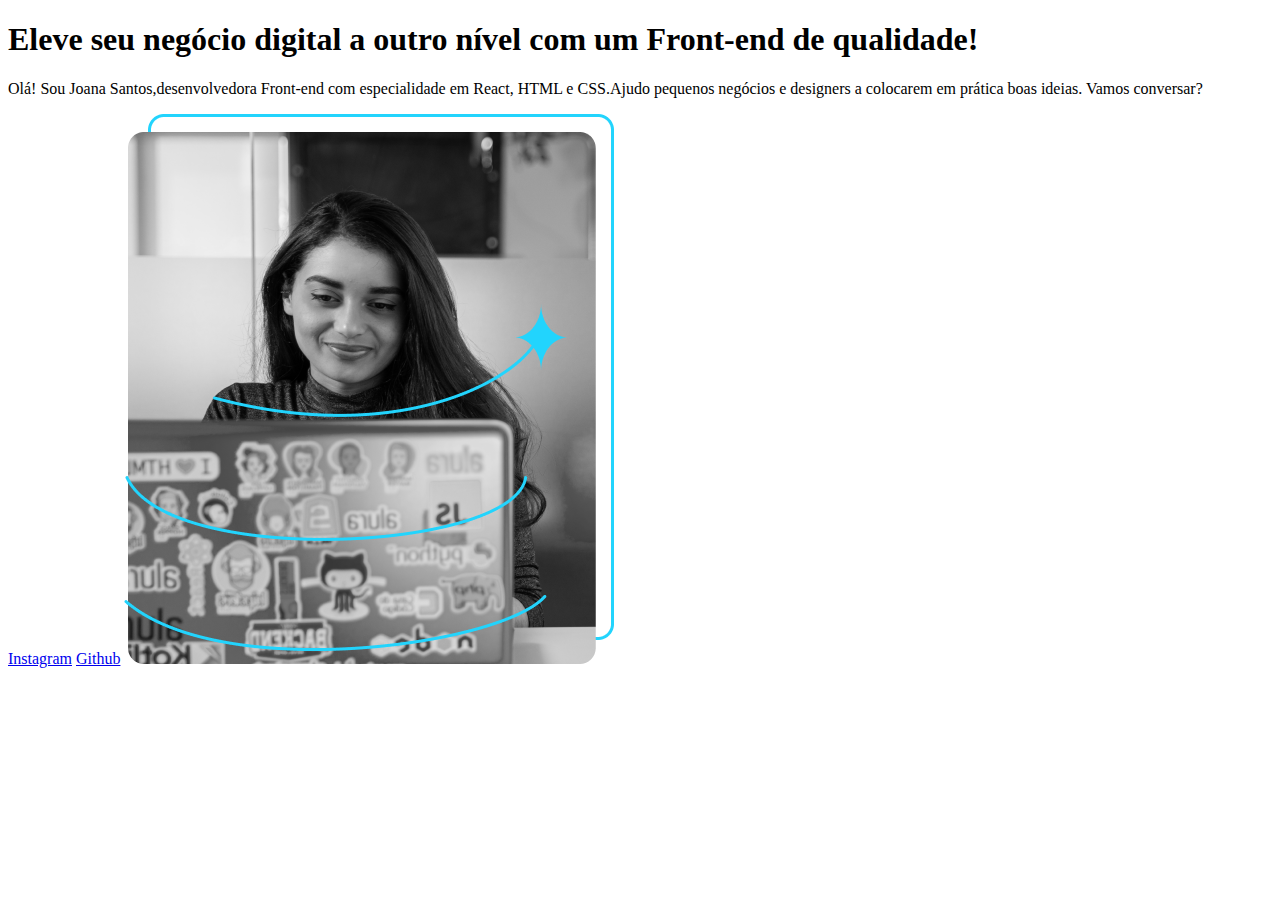
==== index.html @ 84151ae3 "criação do html" ====
<!DOCTYPE html>
<html lang="pt-br">
  <head>
    <meta charset="UTF-8" />
    <meta http-equiv="X-UA-Compatible" content="IE=edge" />
    <meta name="viewport" content="width=device-width, initial-scale=1.0" />
    <title>Html css-ambiente-arquivos-tags</title>
  </head>
  <body>
    <header></header>
    <main>
      <h1>
        Eleve seu negócio digital a outro nível<strong> com um Front-end de qualidade!</strong>
      </h1>
      <p>Olá! Sou Joana Santos,desenvolvedora Front-end
        com especialidade em React, HTML e CSS.Ajudo pequenos
        negócios e designers a colocarem em prática boas ideias.
        Vamos conversar?
      </p>
      <a href="https://instagram.com/renataaolyveira">Instagram</a>
      <a href="https://github.com/renata-aline">Github</a>
      <img src="Imagem.png" alt="Foto joana santos">
    </main>
  </body>
</html>
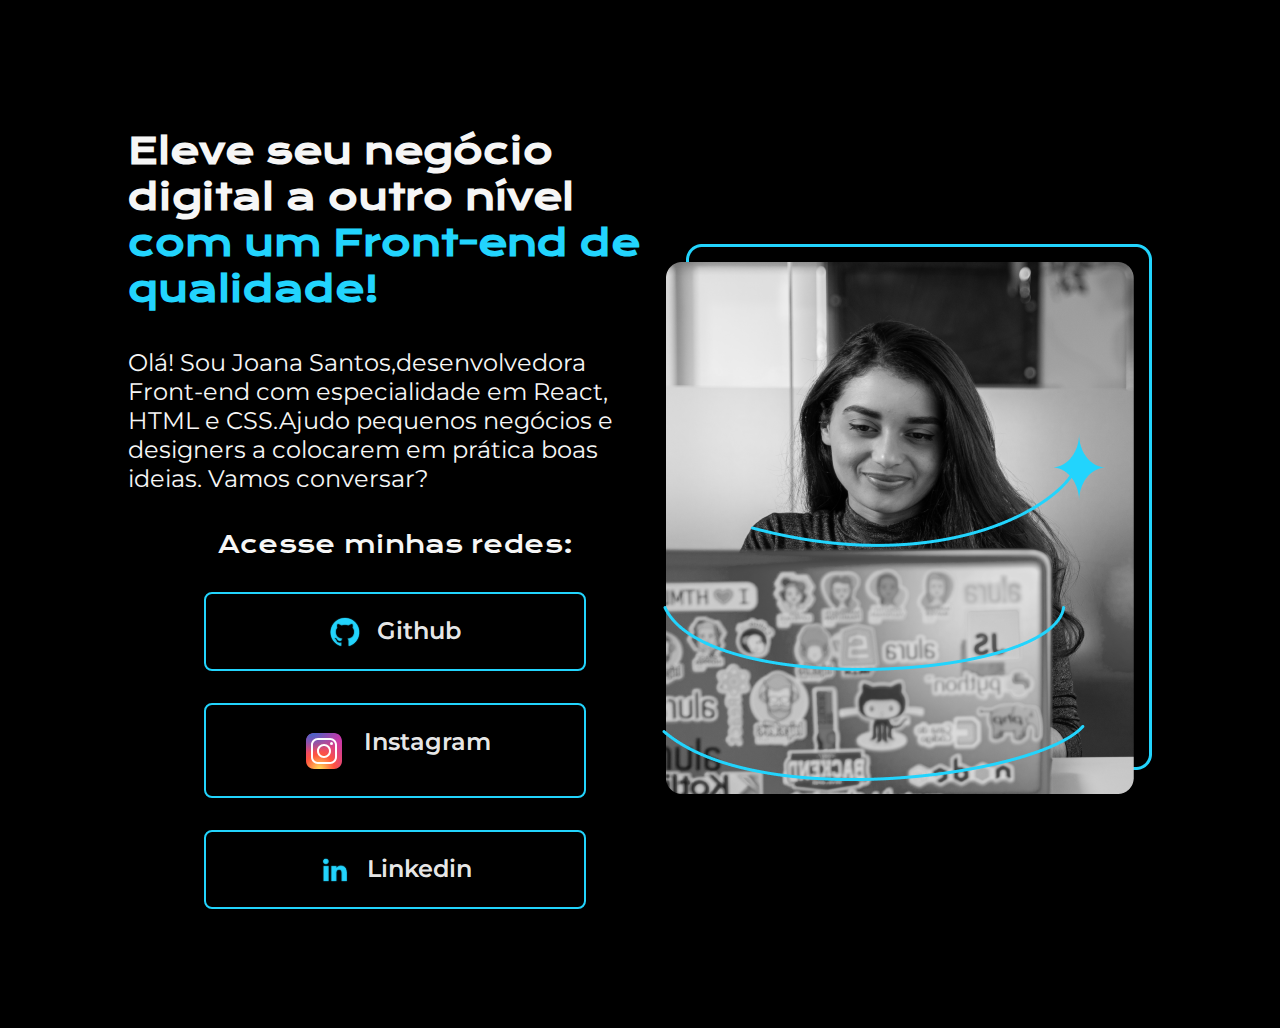
==== commit 99f2c543: "criando ícones clicaveis." ====
--- a/index.html
+++ b/index.html
@@ -5,21 +5,47 @@
     <meta http-equiv="X-UA-Compatible" content="IE=edge" />
     <meta name="viewport" content="width=device-width, initial-scale=1.0" />
     <title>Html css-ambiente-arquivos-tags</title>
+    <link rel="stylesheet" href="style.css" />
   </head>
   <body>
     <header></header>
-    <main>
-      <h1>
-        Eleve seu negócio digital a outro nível<strong> com um Front-end de qualidade!</strong>
-      </h1>
-      <p>Olá! Sou Joana Santos,desenvolvedora Front-end
-        com especialidade em React, HTML e CSS.Ajudo pequenos
-        negócios e designers a colocarem em prática boas ideias.
-        Vamos conversar?
-      </p>
-      <a href="https://instagram.com/renataaolyveira">Instagram</a>
-      <a href="https://github.com/renata-aline">Github</a>
-      <img src="Imagem.png" alt="Foto joana santos">
+    <main class="apresentacao">
+      <section class="apresentacao__conteudo">
+        <h1 class="apresentacao__conteudo__titulo">
+          Eleve seu negócio digital a outro nível<strong
+            class="titulo-destaque"
+          >
+            com um Front-end de qualidade!</strong
+          >
+        </h1>
+        <p class="apresentacao__conteudo__texto">
+          Olá! Sou Joana Santos,desenvolvedora Front-end com especialidade em
+          React, HTML e CSS.Ajudo pequenos negócios e designers a colocarem em
+          prática boas ideias. Vamos conversar?
+        </p>
+        <div class="apresentacao__links">
+          <h2 class="apresentacao__links__subtitulo">Acesse minhas redes:</h2>
+          <a
+            class="apresentacao__links__link"
+            href="https://github.com/renata-aline"
+          >
+            <img src="img/Logo Github.svg" alt="logo git" />
+            Github</a
+          >
+
+          <a
+            class="apresentacao__links__link"
+            href="https://instagram.com/renataaolyveira"
+            ><img src="img/logoinsta.svg" alt="logo instagram" />Instagram</a
+          >
+
+          <a class="apresentacao__links__link" href="#"
+            ><img src="img/Logo linkedin.svg" alt="logo linkedin" />Linkedin</a
+          >
+        </div>
+      </section>
+      <img src="Imagem.png" alt="Foto joana santos" />
     </main>
+    <footer></footer>
   </body>
 </html>
--- a/style.css
+++ b/style.css
@@ -0,0 +1,74 @@
+@import url("https://fonts.googleapis.com/css2?family=Krona+One&family=Montserrat&display=swap");
+@import url("https://fonts.googleapis.com/css2?family=Krona+One&family=Montserrat:wght@400;600&display=swap");
+
+* {
+  margin: 0;
+  padding: 0;
+}
+
+body {
+  height: 100vh;
+  box-sizing: border-box;
+  background-color: black;
+  color: #f6f6f6;
+}
+.titulo-destaque {
+  color: #22d4fd;
+}
+.apresentacao {
+  margin: 10%;
+  display: flex;
+  align-items: center;
+  justify-content: space-between;
+}
+.apresentacao__conteudo {
+  width: 615px;
+}
+.apresentacao__conteudo__titulo {
+  font-size: 36px;
+  font-family: "krona one", sans-serif;
+}
+
+.apresentacao__conteudo__texto {
+  font-size: 24px;
+  padding: 1.5em 0;
+  font-family: "montserrat", sans-serif;
+}
+.apresentacao__conteudo__texto:hover {
+    color:#22d4fd;
+}
+
+.apresentacao__links {
+  display: flex;
+  flex-direction: column;
+  justify-content: space-between;
+  align-items: center;
+  gap: 32px;
+}
+.apresentacao__links__subtitulo {
+  font-family: "krona one", sans-serif;
+  font-weight: 400;
+  font-size: 24px;
+}
+
+.apresentacao__links__link {
+  display: flex;
+  justify-content: center;
+  gap: 16px;
+  border: 2px solid #22d4fd;
+  width: 378px;
+  text-align: center;
+  border-radius: 8px;
+  font-size: 24px;
+  font-weight: 600;
+  padding: 21.5px 0;
+  text-decoration: none;
+  color: #f6f6f6f6;
+  font-family: "montserrat", sans-serif;
+}
+
+.apresentacao__links__link:hover {
+    background-color: #272727;
+    font-size: 50px;
+
+}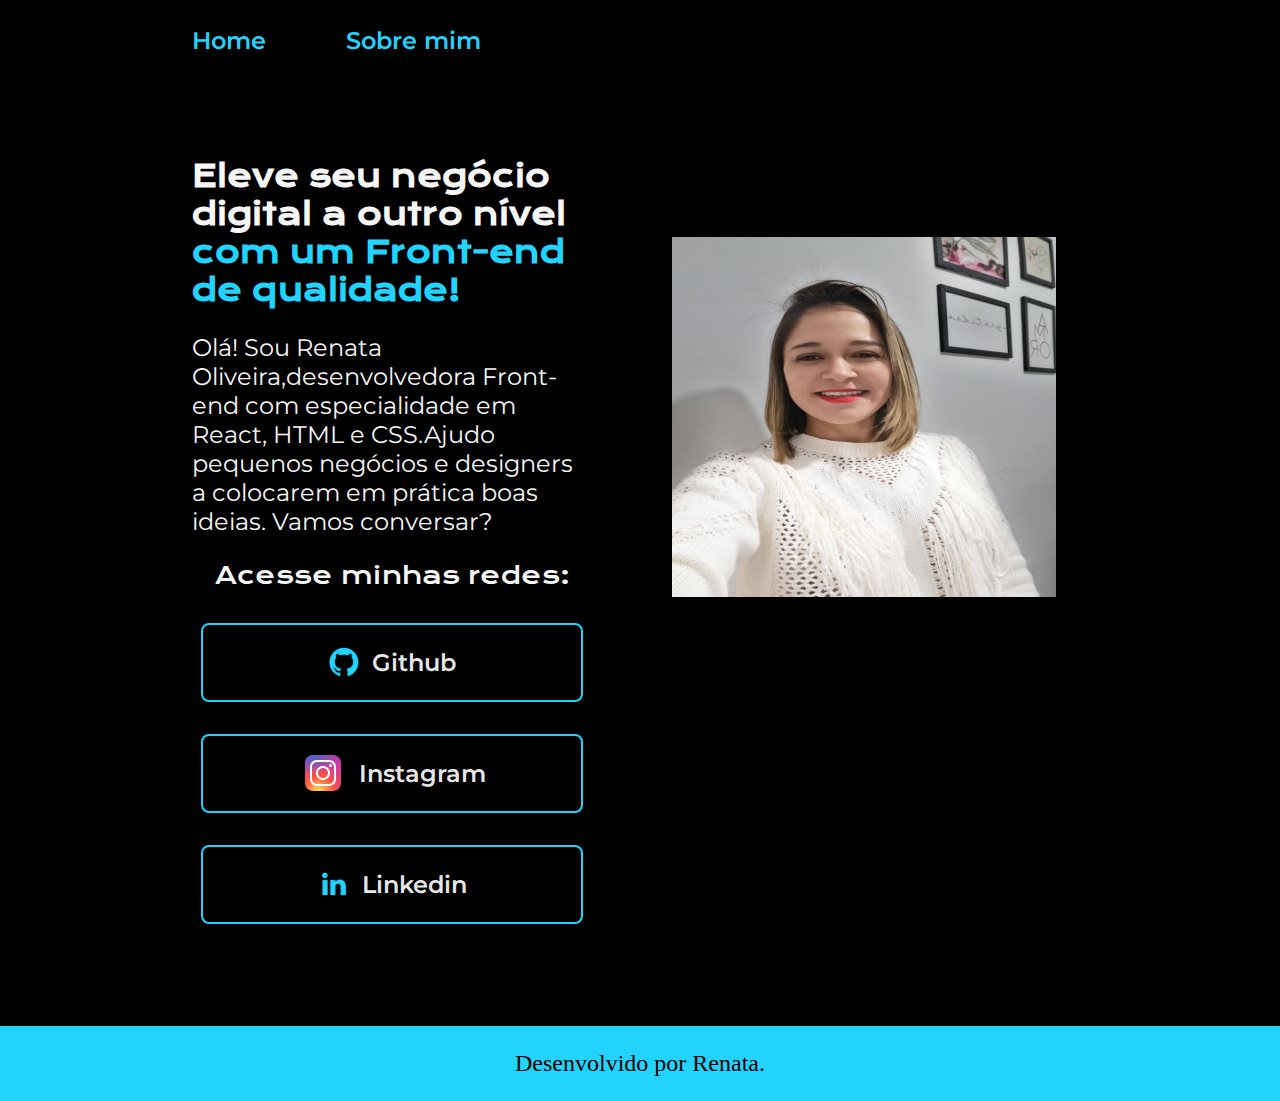
==== commit dcc3c72e: "cabeçalho e footer" ====
--- a/index.html
+++ b/index.html
@@ -5,10 +5,15 @@
     <meta http-equiv="X-UA-Compatible" content="IE=edge" />
     <meta name="viewport" content="width=device-width, initial-scale=1.0" />
     <title>Html css-ambiente-arquivos-tags</title>
-    <link rel="stylesheet" href="style.css" />
+    <link rel="stylesheet" href="./styles/style.css" />
   </head>
   <body>
-    <header></header>
+    <header class="cabecalho">
+      <nav class="cabecalho__menu">
+        <a class="cabecalho__menu__link" href="index.html">Home</a>
+        <a class="cabecalho__menu__link" href="about.html">Sobre mim</a>
+      </nav>
+    </header>
     <main class="apresentacao">
       <section class="apresentacao__conteudo">
         <h1 class="apresentacao__conteudo__titulo">
@@ -19,7 +24,7 @@
           >
         </h1>
         <p class="apresentacao__conteudo__texto">
-          Olá! Sou Joana Santos,desenvolvedora Front-end com especialidade em
+          Olá! Sou Renata Oliveira,desenvolvedora Front-end com especialidade em
           React, HTML e CSS.Ajudo pequenos negócios e designers a colocarem em
           prática boas ideias. Vamos conversar?
         </p>
@@ -29,23 +34,27 @@
             class="apresentacao__links__link"
             href="https://github.com/renata-aline"
           >
-            <img src="img/Logo Github.svg" alt="logo git" />
+            <img src="img/Logo Github.svg" alt="logo git" target="_blank" class="apresentacao__links__icone" />
             Github</a
           >
 
           <a
             class="apresentacao__links__link"
             href="https://instagram.com/renataaolyveira"
-            ><img src="img/logoinsta.svg" alt="logo instagram" />Instagram</a
+            ><img src="img/logoinsta.svg" alt="logo instagram" target="_blank" class="apresentacao__links__icone" />Instagram</a
           >
 
           <a class="apresentacao__links__link" href="#"
-            ><img src="img/Logo linkedin.svg" alt="logo linkedin" />Linkedin</a
+            ><img src="img/Logo linkedin.svg" alt="logo linkedin"target="_blank" class="apresentacao__links__icone" />Linkedin</a
           >
         </div>
       </section>
-      <img src="Imagem.png" alt="Foto joana santos" />
+      <div class="apresentacao__perfil">
+      <img src="img/foto-renata.jpg" alt="Foto Renata Oliveira" class="apresentacao__perfil-foto" />
+    </div>
     </main>
-    <footer></footer>
+    <footer>
+      <p class="rodape">Desenvolvido por Renata.</p>
+    </footer>
   </body>
 </html>
--- a/styles/style.css
+++ b/styles/style.css
@@ -0,0 +1,122 @@
+@import url("https://fonts.googleapis.com/css2?family=Krona+One&family=Montserrat&display=swap");
+@import url("https://fonts.googleapis.com/css2?family=Krona+One&family=Montserrat:wght@400;600&display=swap");
+
+* {
+  margin: 0;
+  padding: 0;
+}
+
+body {
+  box-sizing: border-box;
+  background-color: black;
+  color: #f6f6f6;
+}
+.cabecalho {
+  padding: 2% 0 0 15%;
+}
+.cabecalho__menu {
+  display: flex;
+  gap: 80px;
+}
+
+.cabecalho__menu__link {
+  font-family: 'Montserrat',sans-serif;
+  font-size: 24px;
+  font-weight: 600;
+  color:#22d4fd;
+  text-decoration: none;
+}
+
+.apresentacao {
+  padding: 8% 15%;
+  display: flex;
+  align-items:flex-start;
+  justify-content:space-between;
+}
+.apresentacao__conteudo {
+  width: 615px;
+
+}
+.apresentacao__conteudo__titulo {
+  font-size: 30px;
+  font-family: "krona one", sans-serif;
+}
+.titulo-destaque {
+  color: #22d4fd;
+}
+
+.apresentacao__conteudo__texto {
+  font-size: 24px;
+  padding: 1em 0;
+  font-family: "montserrat", sans-serif;
+}
+.apresentacao__conteudo__texto:hover {
+  color: #22d4fd;
+}
+
+.apresentacao__links {
+  display: flex;
+  flex-direction: column;
+  justify-content: space-between;
+  align-items: center;
+  gap: 32px;
+}
+.apresentacao__links__subtitulo {
+  font-family: "krona one", sans-serif;
+  font-weight: 400;
+  font-size: 24px;
+}
+
+.apresentacao__links__link {
+  display: flex;
+  justify-content: center;
+  align-items: center;
+  border: 2px solid #22d4fd;
+  width: 378px;
+  height: 32px;
+  text-align: center;
+  border-radius: 8px;
+  font-size: 24px;
+  font-weight: 600;
+  padding: 21.5px 0;
+  text-decoration: none;
+  color: #f6f6f6f6;
+  font-family: "montserrat", sans-serif;
+}
+
+.apresentacao__links__link:hover {
+  background-color: #272727;
+  color: #22d4fd;
+  font-size: 30px;
+}
+
+.apresentacao__links__icone {
+  padding-right: 0.5em;
+}
+ 
+
+.apresentacao__perfil {
+  width: 615px;
+  height: 32px;
+  
+  
+  
+  
+}
+  .apresentacao__perfil-foto{
+    width: 30vw;
+    height: 40vh;
+    padding: 5em 2em 0 5em;
+    
+    
+  }
+  
+
+.rodape {
+  color: #000000;
+  background-color: #22d4fd;
+  padding: 24px;
+  text-align: center;
+  font-size: 24px;
+  font-weight: 400;
+}
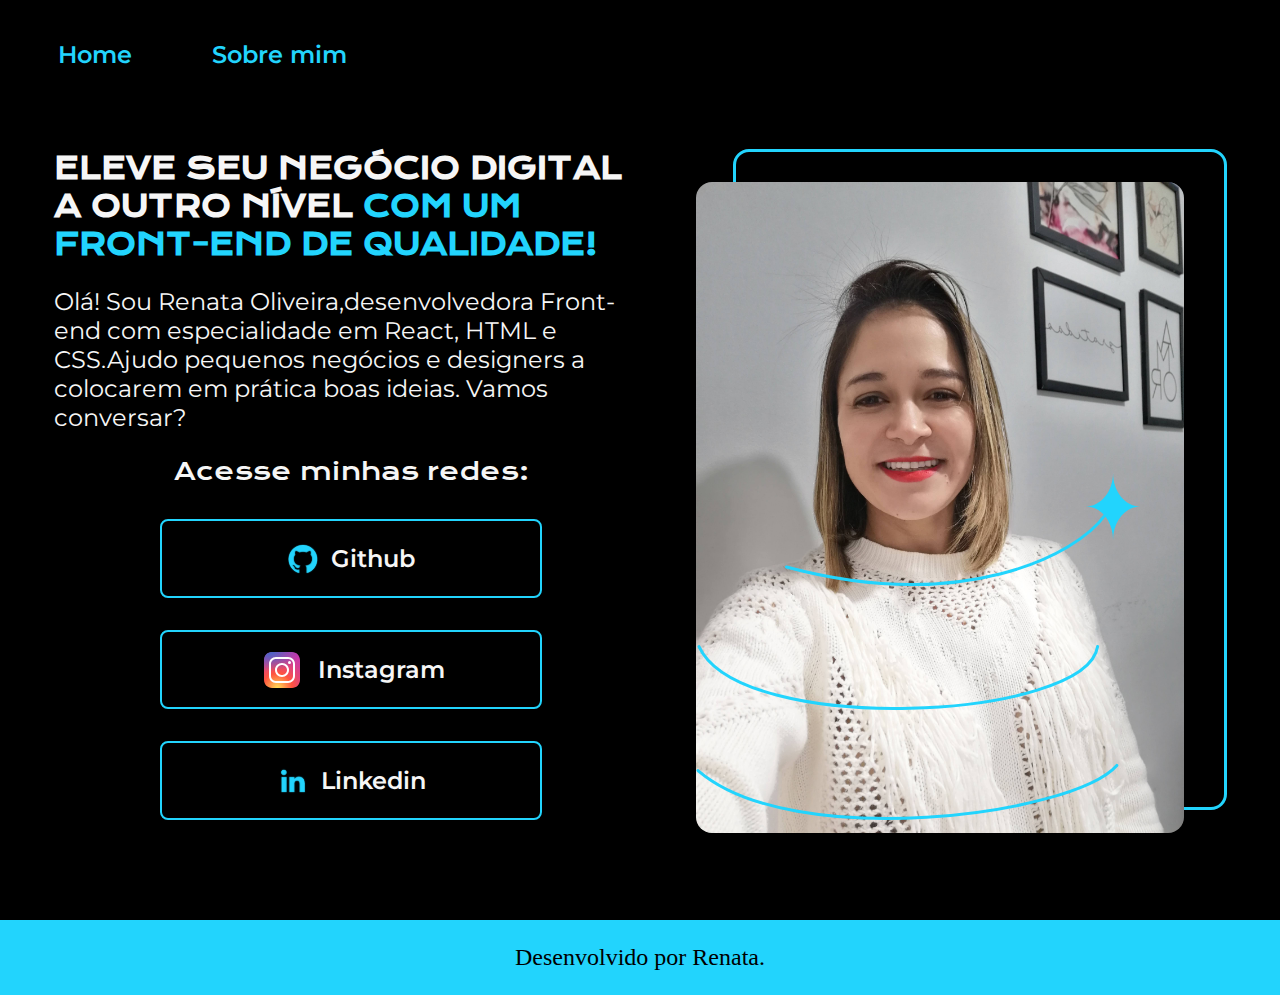
==== commit dc14fbee: "estilizaçãoo e criaçao da segunda pagina" ====
--- a/index.html
+++ b/index.html
@@ -34,27 +34,48 @@
             class="apresentacao__links__link"
             href="https://github.com/renata-aline"
           >
-            <img src="img/Logo Github.svg" alt="logo git" target="_blank" class="apresentacao__links__icone" />
+            <img
+              src="img/Logo Github.svg"
+              alt="logo git"
+              target="_blank"
+              class="apresentacao__links__icone"
+            />
             Github</a
           >
 
           <a
             class="apresentacao__links__link"
             href="https://instagram.com/renataaolyveira"
-            ><img src="img/logoinsta.svg" alt="logo instagram" target="_blank" class="apresentacao__links__icone" />Instagram</a
+            ><img
+              src="img/logoinsta.svg"
+              alt="logo instagram"
+              target="_blank"
+              class="apresentacao__links__icone"
+            />Instagram</a
           >
 
           <a class="apresentacao__links__link" href="#"
-            ><img src="img/Logo linkedin.svg" alt="logo linkedin"target="_blank" class="apresentacao__links__icone" />Linkedin</a
+            ><img
+              src="img/Logo linkedin.svg"
+              alt="logo linkedin"
+              target="_blank"
+              class="apresentacao__links__icone"
+            />Linkedin</a
           >
         </div>
       </section>
       <div class="apresentacao__perfil">
-      <img src="img/foto-renata.jpg" alt="Foto Renata Oliveira" class="apresentacao__perfil-foto" />
-    </div>
+        <img
+          src="img/foto-renata.jpg"
+          alt="Foto Renata Oliveira"
+          class="apresentacao__perfil-foto"
+        />
+        <span class="mascara"></span>
+          
+      </div>
     </main>
-    <footer>
-      <p class="rodape">Desenvolvido por Renata.</p>
+    <footer class="rodape">
+      <p class="rodape__texto">Desenvolvido por Renata.</p>
     </footer>
   </body>
 </html>
--- a/styles/style.css
+++ b/styles/style.css
@@ -1,5 +1,17 @@
 @import url("https://fonts.googleapis.com/css2?family=Krona+One&family=Montserrat&display=swap");
 @import url("https://fonts.googleapis.com/css2?family=Krona+One&family=Montserrat:wght@400;600&display=swap");
+
+:root {
+  --cor-primaria: #000000;
+  --cor-secundaria: #f6f6f6;
+  --cor-terciaria:#22d4fd;
+  --cor-hover: #272727;
+
+  --fonte-principal: "krona one", sans-serif;
+  --fonte-secundaria: "Montserrat", sans-serif;
+
+}
+
 
 * {
   margin: 0;
@@ -8,50 +20,72 @@
 
 body {
   box-sizing: border-box;
-  background-color: black;
-  color: #f6f6f6;
+  background-color: var(--cor-primaria);
+  color: var(--cor-secundaria);
 }
+
 .cabecalho {
-  padding: 2% 0 0 15%;
+  display: flex;
+  align-items: flex-start;
+  justify-content: center;
+  margin: 40px auto 80px;
+
 }
+
 .cabecalho__menu {
   display: flex;
   gap: 80px;
+  width: 100%;
+  max-width: 1165px;
 }
 
 .cabecalho__menu__link {
-  font-family: 'Montserrat',sans-serif;
+  font-family: var(--fonte-secundaria);
   font-size: 24px;
   font-weight: 600;
-  color:#22d4fd;
+  color: var(--cor-terciaria);
   text-decoration: none;
 }
 
-.apresentacao {
-  padding: 8% 15%;
-  display: flex;
-  align-items:flex-start;
-  justify-content:space-between;
-}
-.apresentacao__conteudo {
-  width: 615px;
+.cabecalho__menu__link:hover {
+  color:var(--cor-secundaria);
+
 
 }
+
+.apresentacao {
+  display: flex;
+  align-items: flex-start;
+  justify-content: center;
+  margin: 0 auto;
+
+}
+
+
+.apresentacao__conteudo {
+  max-width: 595px;
+  margin-right: 84px;
+
+}
+
 .apresentacao__conteudo__titulo {
   font-size: 30px;
-  font-family: "krona one", sans-serif;
+  font-family: var(--fonte-principal);
+  text-transform: uppercase;
 }
+
 .titulo-destaque {
-  color: #22d4fd;
+  color: var(--cor-terciaria);
 }
 
 .apresentacao__conteudo__texto {
   font-size: 24px;
   padding: 1em 0;
-  font-family: "montserrat", sans-serif;
+  font-family: var(--fonte-secundaria);
 }
+
 .apresentacao__conteudo__texto:hover {
-  color: #22d4fd;
+  color: var(--cor-terciaria);
 }
 
 .apresentacao__links {
@@ -61,8 +95,9 @@
   align-items: center;
   gap: 32px;
 }
+
 .apresentacao__links__subtitulo {
-  font-family: "krona one", sans-serif;
+  font-family: var(--fonte-principal);
   font-weight: 400;
   font-size: 24px;
 }
@@ -71,7 +106,7 @@
   display: flex;
   justify-content: center;
   align-items: center;
-  border: 2px solid #22d4fd;
+  border: 2px solid var(--cor-terciaria);
   width: 378px;
   height: 32px;
   text-align: center;
@@ -80,43 +115,57 @@
   font-weight: 600;
   padding: 21.5px 0;
   text-decoration: none;
-  color: #f6f6f6f6;
-  font-family: "montserrat", sans-serif;
+  color: var(--cor-secundaria);
+  font-family: var(--fonte-secundaria);
 }
 
 .apresentacao__links__link:hover {
-  background-color: #272727;
-  color: #22d4fd;
+  background-color: var(--cor-hover);
+  color: var(--cor-terciaria);
   font-size: 30px;
 }
 
 .apresentacao__links__icone {
   padding-right: 0.5em;
 }
- 
 
 .apresentacao__perfil {
-  width: 615px;
-  height: 32px;
-  
-  
-  
+  max-width: 1165px;
+  border: 3px solid var(--cor-terciaria);
+  border-radius: 16px;
+  position: relative;
   
 }
-  .apresentacao__perfil-foto{
-    width: 30vw;
-    height: 40vh;
-    padding: 5em 2em 0 5em;
-    
-    
-  }
-  
 
-.rodape {
-  color: #000000;
-  background-color: #22d4fd;
+.apresentacao__perfil-foto {
+  width: 488px;
+  border-radius: 16px;
+  transform: translate(-40px, 30px);
+
+}
+
+.mascara {
+  display: block;
+  width: 488px;
+  height: 100%;
+  background: url("../img/mask.svg") no-repeat left 95%;
+  position: absolute;
+  top: 30px;
+  right: 40px;
+  border-radius: 16px;
+}
+
+
+.rodape__texto {
+  color: var(--cor-primaria);
+  background-color: var(--cor-terciaria);
   padding: 24px;
   text-align: center;
   font-size: 24px;
   font-weight: 400;
+
 }
+.rodape {
+  margin-top: 100px;
+
+}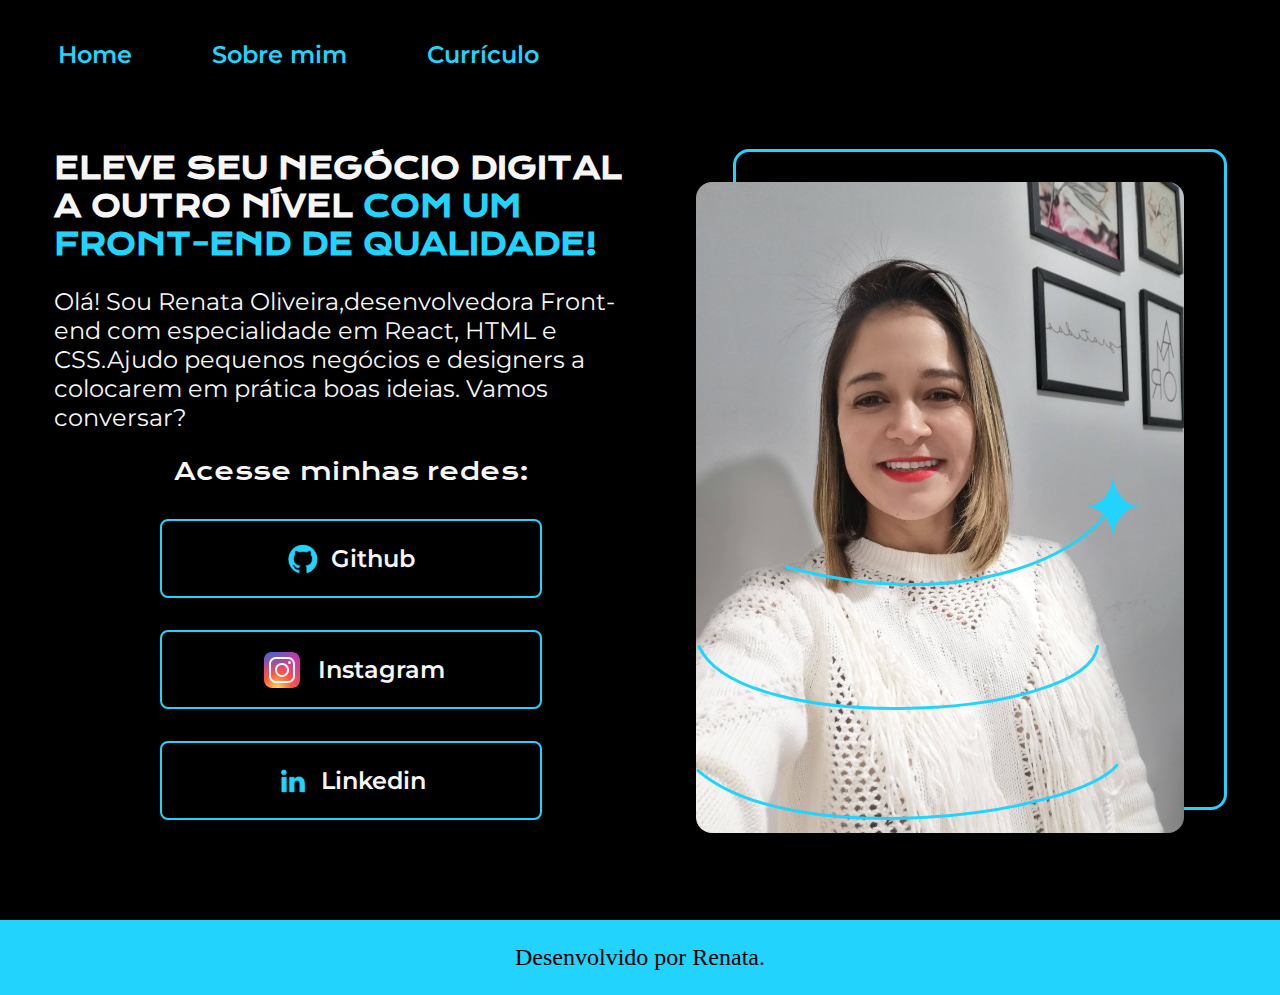
==== commit db104860: "construção da página currículo." ====
--- a/index.html
+++ b/index.html
@@ -12,6 +12,7 @@
       <nav class="cabecalho__menu">
         <a class="cabecalho__menu__link" href="index.html">Home</a>
         <a class="cabecalho__menu__link" href="about.html">Sobre mim</a>
+        <a class="cabecalho__menu__link" href="currículo.html">Currículo</a>
       </nav>
     </header>
     <main class="apresentacao">
--- a/styles/style.css
+++ b/styles/style.css
@@ -9,9 +9,7 @@
 
   --fonte-principal: "krona one", sans-serif;
   --fonte-secundaria: "Montserrat", sans-serif;
-
 }
-
 
 * {
   margin: 0;
@@ -29,7 +27,6 @@
   align-items: flex-start;
   justify-content: center;
   margin: 40px auto 80px;
-
 }
 
 .cabecalho__menu {
@@ -50,7 +47,6 @@
 .cabecalho__menu__link:hover {
   color:var(--cor-secundaria);
 
-
 }
 
 .apresentacao {
@@ -58,9 +54,7 @@
   align-items: flex-start;
   justify-content: center;
   margin: 0 auto;
-
 }
-
 
 .apresentacao__conteudo {
   max-width: 595px;
@@ -82,10 +76,6 @@
   font-size: 24px;
   padding: 1em 0;
   font-family: var(--fonte-secundaria);
-}
-
-.apresentacao__conteudo__texto:hover {
-  color: var(--cor-terciaria);
 }
 
 .apresentacao__links {
@@ -129,6 +119,20 @@
   padding-right: 0.5em;
 }
 
+.apresentacao__conteudo__link a{
+  text-decoration: none;
+  color: var(--cor-terciaria);
+}
+
+.destaque {
+  text-transform: uppercase;
+  font-weight: 700;
+}
+
+.destaque:hover {
+  text-decoration: underline;
+}
+
 .apresentacao__perfil {
   max-width: 1165px;
   border: 3px solid var(--cor-terciaria);
@@ -155,7 +159,6 @@
   border-radius: 16px;
 }
 
-
 .rodape__texto {
   color: var(--cor-primaria);
   background-color: var(--cor-terciaria);
@@ -165,6 +168,7 @@
   font-weight: 400;
 
 }
+
 .rodape {
   margin-top: 100px;
 
